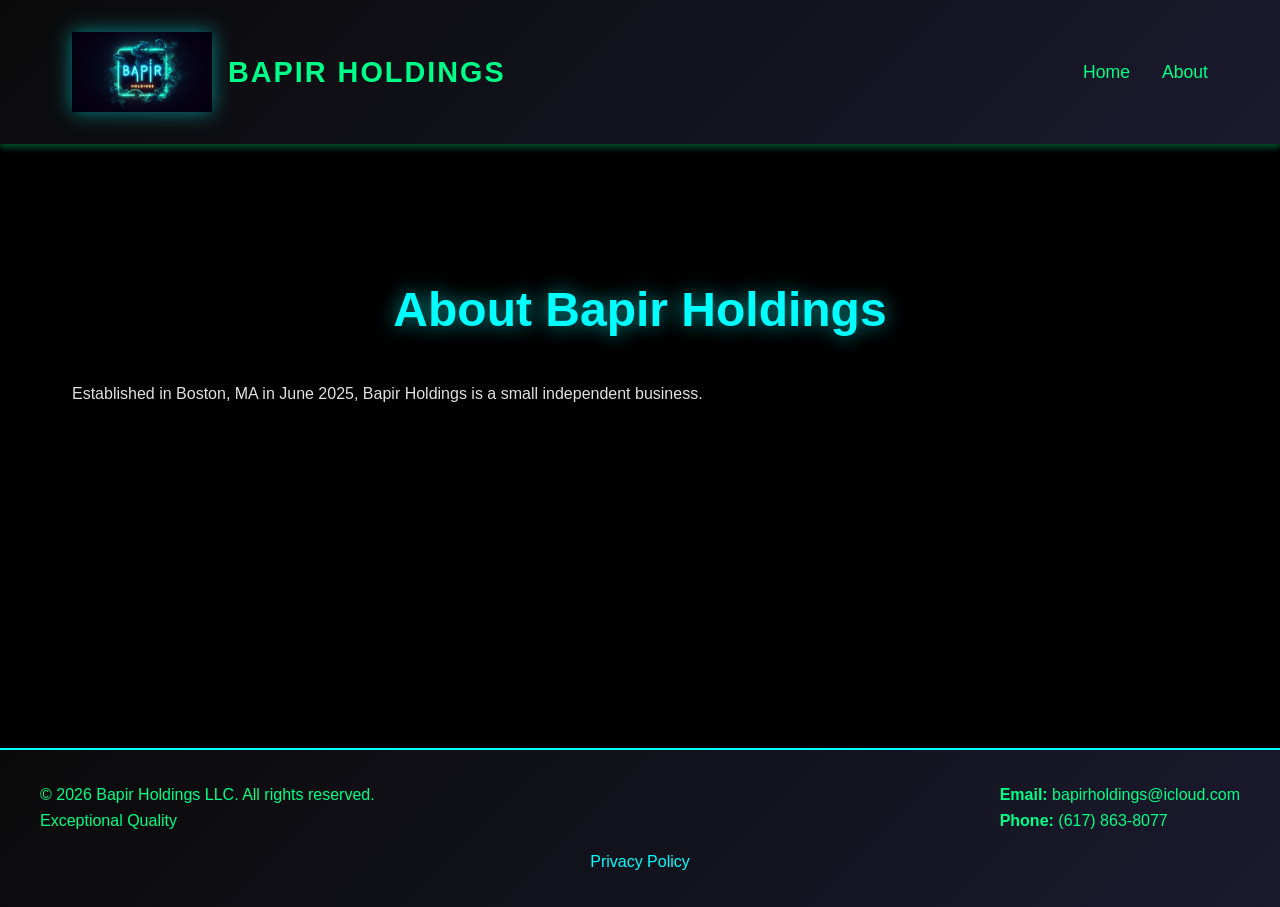
==== about.html @ c9c9d2fd "Add files via upload" ====
<!DOCTYPE html>
<html lang="en">
<head>
    <meta charset="UTF-8">
    <meta name="viewport" content="width=device-width, initial-scale=1.0">
    <title>About - Bapir Holdings</title>
    <link rel="stylesheet" href="styles.css">
</head>
<body>
    <header>
        <nav>
            <a href="index.html" class="logo-container">
                <img src="images/logo3.jpeg" alt="Bapir Holdings Logo" class="logo">
                <span class="logo-text">BAPIR HOLDINGS</span>
            </a>
            <div class="nav-center">
                <ul class="nav-links">
                    <li><a href="index.html">Home</a></li>
                    <li><a href="about.html">About</a></li>
                </ul>
            </div>
        </nav>
    </header>

    <div class="about-page-content">
        <h1>About Bapir Holdings</h1>
        <p>Established in Boston, MA in June 2025, Bapir Holdings is a small independent business.</p>
    </div>

    <footer>
        <div class="footer-content">
            <div class="footer-left">
                <p>&copy; 2026 Bapir Holdings LLC. All rights reserved.</p>
                <p>Exceptional Quality</p>
            </div>
            <div class="footer-right">
                <p><strong>Email:</strong> bapirholdings@icloud.com</p>
                <p><strong>Phone:</strong> (617) 863-8077</p>
            </div>
        </div>
        <div class="footer-center">
            <a href="#" class="privacy-link" onclick="openPrivacyModal(); return false;">Privacy Policy</a>
        </div>
    </footer>

    <div id="privacyModal" class="modal">
        <div class="modal-content">
            <span class="close" onclick="closePrivacyModal()">&times;</span>
            <h2>Privacy Policy</h2>
            <p>Bapir Holdings LLC is firmly committed to the protection and respect of your privacy. Following, we will outline our policy regarding the collection and use of information obtained from our customers, visitors and guests. If you have any questions or concerns regarding our privacy policies, or if you would like to unsubscribe from receiving any communications from Bapir Holdings LLC, please contact us at bapirholdings@icloud.com.</p>
            <p>Maintaining your privacy is a crucial priority at Bapir Holdings LLC. We do not sell, share or rent your information to other parties in any manner other than expressly disclosed in this statement. Please review our Privacy Policy for a clear understanding of the measures we employ to protect you and guard the information you provide to us.</p>
            <h3>Information Collected</h3>
            <p>We collect and store the information you enter on our website, as well as any information you provide to us in any other way. You may choose not to provide certain information, but as a result you may be prohibited from accessing specific attributes of online shopping.</p>
            <h3>Why We Request Your Information</h3>
            <p>Bapir Holdings LLC collects information about customers for the purpose of enhancing site navigation, expediting order placement and providing an overall exceptional online shopping experience. Complete satisfaction and superior customer service from your initial order placement to the product reaching your doorstep are fundamental priorities at Bapir Holdings LLC.</p>
            <h3>How We Request Your Information</h3>
            <p>We prompt you to supply your contact, billing and shipping information as you create an account during the order process. This information is required to complete a purchase and is used to contact you regarding your order. Correct billing, shipping and contact information, such as email and phone number, are necessary for Bapir Holdings LLC to process your order. Transfer of this information is secure and cannot be received or accessed by others.</p>
            <h3>How We Use Information We Request</h3>
            <p>Third parties are utilized to perform services in conjunction with Bapir Holdings LLC operations. Payment processing and authorization, fraud protection, age verification, order fulfillment and shipping, website evaluation, data analysis, as well as the distribution of marketing materials are all examples of third party services used by Bapir Holdings LLC. Personal information provided to third parties by Bapir Holdings LLC is authorized for use only in conjunction with the services third parties perform.</p>
            <h3>California Privacy Act Disclosure</h3>
            <p>The California Consumer Privacy Act of 2018 (CCPA) provides consumers who are California residents with explicit rights regarding their personal information.</p>
            <p><strong>Bapir Holdings LLC does not sell your personal information.</strong></p>
            <p>You have the right to request deletion of the personal information collected or maintained by Bapir Holdings LLC. Deletion of personal information may affect our ability to manage your account. You have the right to request that Bapir Holdings LLC disclose what personal information we collect, use, and disclose.</p>
            <h3>Cookies</h3>
            <p>Our website is committed to a privacy-first experience and does not use cookies of any kind. We do not use tracking, advertising, or preference-based cookies to monitor your behavior or store data on your device. This site is designed to function fully without these technologies, ensuring that your browsing session remains private and that no tracking data is shared with third parties. If this approach ever changes, we will update this statement immediately to ensure total transparency.</p>
            <h3>Security</h3>
            <p>The protection of your privacy and personal information is a major priority at Bapir Holdings LLC. We utilize industry-standard systems and procedures to safeguard against unauthorized access to information collected online and to ensure that it is used appropriately.</p>
            <p>We use Secure Sockets Layer (SSL) software, which encrypts information you provide during transmission. All of your information, including credit card numbers, is encrypted so that it cannot be read during its exchange over the internet. In addition, we recommend protecting unauthorized access to your password and to your computer.</p>
            <h3>Changes to Our Privacy Policy</h3>
            <p>You will be notified via email in the event that our Privacy Policy is modified in a manner that will affect your personally identifiable information.</p>
            <h3>Contact Us</h3>
            <p>If you have any questions about this Privacy Policy, please contact us at:</p>
            <p><strong>Email:</strong> bapirholdings@icloud.com<br>
            <strong>Phone:</strong> (617) 863-8077</p>
        </div>
    </div>

    <script src="script.js"></script>
</body>
</html>
---- styles.css ----
* {
    margin: 0;
    padding: 0;
    box-sizing: border-box;
}

body {
    font-family: 'Myriad Pro', 'Myriad', 'Arial', sans-serif;
    color: #e0e0e0;
    line-height: 1.6;
    background-color: #000000;
}

header {
    background: linear-gradient(135deg, #0a0a0a 0%, #1a1a2e 100%);
    color: #00ff88;
    padding: 2rem 0;
    box-shadow: 0 4px 6px rgba(0,255,136,0.3);
}

nav {
    max-width: 1200px;
    margin: 0 auto;
    display: flex;
    justify-content: space-between;
    align-items: center;
    padding: 0 2rem;
    position: relative;
}

.logo {
    height: 80px;
    width: auto;
    filter: drop-shadow(0 0 10px rgba(0,255,255,0.5));
}

.logo-text {
    font-size: 1.8rem;
    font-weight: bold;
    letter-spacing: 2px;
    color: #00ff88;
    margin-left: 1rem;
}

.logo-container {
    display: flex;
    align-items: center;
    text-decoration: none;
}

.nav-center {
    display: flex;
    align-items: center;
    gap: 2rem;
}

.nav-links {
    display: flex;
    gap: 2rem;
    list-style: none;
}

.nav-links a {
    color: #00ff88;
    text-decoration: none;
    font-size: 1.1rem;
    transition: color 0.3s;
}

.nav-links a:hover {
    color: #ffff00;
}

.hero {
    background: linear-gradient(rgba(0,0,0,0.7), rgba(0,0,0,0.7)), 
                url('data:image/svg+xml,<svg xmlns="http://www.w3.org/2000/svg" viewBox="0 0 1200 600"><rect fill="%23000000" width="1200" height="600"/></svg>');
    background-size: cover;
    background-position: center;
    color: white;
    text-align: center;
    padding: 8rem 2rem;
}

.home-logo-section {
    display: flex;
    justify-content: center;
    align-items: center;
    padding: 6rem 2rem; 
    min-height: calc(100vh - 300px); 
    background-color: #000000; 
}

.home-logo-section img {
    max-width: 70%; 
    width: auto;
    height: auto;
    max-height: 50vh;
}

/* Footer Styles */
footer {
    background: linear-gradient(135deg, #0a0a0a 0%, #1a1a2e 100%);
    color: #00ff88;
    padding: 2rem;
    margin-top: 4rem;
    border-top: 2px solid #00ffff;
}

.footer-content {
    max-width: 1200px;
    margin: 0 auto;
    display: flex;
    justify-content: space-between;
    align-items: flex-start;
    flex-wrap: wrap;
    gap: 2rem;
}

.footer-left p, .footer-right p {
    color: #00ff88;
}

.footer-center {
    width: 100%;
    text-align: center;
    margin-top: 1rem;
}

.privacy-link {
    color: #00ffff;
    text-decoration: none;
    transition: color 0.3s;
    cursor: pointer;
}

.privacy-link:hover {
    color: #ffff00;
    text-decoration: underline;
}

/* Modal Styles */
.modal {
    display: none;
    position: fixed;
    z-index: 1000;
    left: 0;
    top: 0;
    width: 100%;
    height: 100%;
    overflow: auto;
    background-color: rgba(10, 10, 10, 0.9);
}

.modal-content {
    background: linear-gradient(135deg, #1a1a2e 0%, #0f0f1e 100%);
    margin: 5% auto;
    padding: 2rem;
    border: 2px solid #00ffff;
    border-radius: 10px;
    width: 90%;
    max-width: 900px;
    color: #e0e0e0;
}

/* About Page Specific Styles */
.about-page-content {
    max-width: 1200px;
    margin: 0 auto;
    padding: 8rem 2rem 4rem 2rem; 
    min-height: 60vh;
}

.about-page-content h1 {
    color: #00ffff;
    text-shadow: 0 0 20px rgba(0,255,255,0.6);
    font-size: 3rem;
    margin-bottom: 2rem;
    text-align: center;
}

.close {
    color: #ffff00;
    float: right;
    font-size: 2rem;
    font-weight: bold;
    cursor: pointer;
}

/* Mobile Optimization via CSS Media Queries */
@media (max-width: 768px) {
    nav { flex-direction: column; gap: 1rem; }
    .home-logo-section img { max-width: 90%; }
    .footer-content { flex-direction: column; text-align: center; }
    .about-page-content h1 { font-size: 2rem; }
}
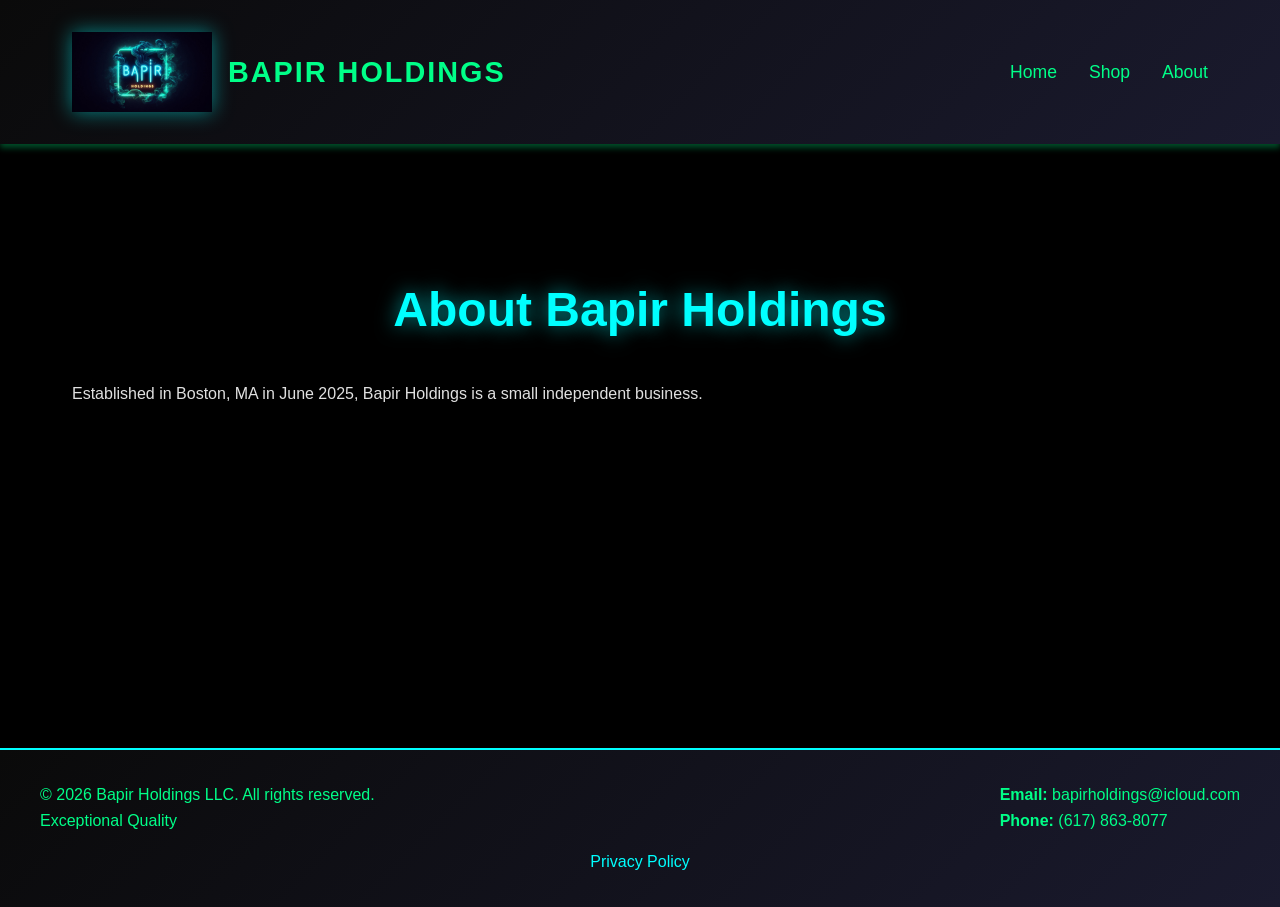
==== commit 1a7a125b: "Add files via upload" ====
--- a/about.html
+++ b/about.html
@@ -9,17 +9,18 @@
 <body>
     <header>
         <nav>
-            <a href="index.html" class="logo-container">
-                <img src="images/logo3.jpeg" alt="Bapir Holdings Logo" class="logo">
-                <span class="logo-text">BAPIR HOLDINGS</span>
-            </a>
-            <div class="nav-center">
-                <ul class="nav-links">
-                    <li><a href="index.html">Home</a></li>
-                    <li><a href="about.html">About</a></li>
-                </ul>
-            </div>
-        </nav>
+    <a href="index.html" class="logo-container">
+        <img src="images/logo3.jpeg" alt="Bapir Holdings Logo" class="logo">
+        <span class="logo-text">BAPIR HOLDINGS</span>
+    </a>
+    <div class="nav-center">
+        <ul class="nav-links">
+            <li><a href="index.html">Home</a></li>
+            <li><a href="shop.html">Shop</a></li> 
+            <li><a href="about.html">About</a></li>
+        </ul>
+    </div>
+</nav>
     </header>
 
     <div class="about-page-content">
--- a/styles.css
+++ b/styles.css
@@ -192,4 +192,166 @@
     .home-logo-section img { max-width: 90%; }
     .footer-content { flex-direction: column; text-align: center; }
     .about-page-content h1 { font-size: 2rem; }
+}
+
+/* --- Shop Page Styles --- */
+.shop-container {
+    max-width: 1200px;
+    margin: 0 auto;
+    padding: 4rem 2rem;
+    min-height: 70vh;
+}
+
+.shop-container h1 {
+    color: #00ffff;
+    text-shadow: 0 0 20px rgba(0,255,255,0.6);
+    font-size: 2.5rem;
+    margin-bottom: 3rem;
+    text-align: center;
+}
+
+.product-grid {
+    display: grid;
+    grid-template-columns: repeat(auto-fit, minmax(300px, 1fr));
+    gap: 2rem;
+}
+
+.product-card {
+    background: linear-gradient(135deg, #1a1a2e 0%, #0f0f1e 100%);
+    border: 1px solid #00ff88;
+    border-radius: 8px;
+    overflow: hidden;
+    transition: transform 0.3s ease, box-shadow 0.3s ease;
+}
+
+.product-card:hover {
+    transform: translateY(-5px);
+    box-shadow: 0 10px 20px rgba(0, 255, 136, 0.2);
+}
+
+.product-image-placeholder {
+    height: 250px;
+    background-color: #000;
+    display: flex;
+    justify-content: center;
+    align-items: center;
+    color: #555;
+    border-bottom: 1px solid #333;
+}
+
+.product-info {
+    padding: 1.5rem;
+    text-align: center;
+}
+
+.product-info h3 {
+    color: #e0e0e0;
+    margin-bottom: 0.5rem;
+}
+
+.price {
+    font-size: 1.2rem;
+    color: #00ffff;
+    margin-bottom: 1rem;
+    font-weight: bold;
+}
+
+.original-price {
+    text-decoration: line-through;
+    color: #777;
+    font-size: 1rem;
+    margin-left: 0.5rem;
+}
+
+.sale-price {
+    color: #ffff00; /* Yellow to highlight the sale */
+}
+
+.btn-add-cart {
+    background-color: transparent;
+    color: #00ff88;
+    border: 2px solid #00ff88;
+    padding: 0.5rem 1.5rem;
+    border-radius: 20px;
+    font-size: 1rem;
+    cursor: pointer;
+    transition: all 0.3s ease;
+    width: 100%;
+}
+
+.btn-add-cart:hover {
+    background-color: #00ff88;
+    color: #000;
+}
+
+.btn-checkout {
+    display: block;
+    background: #00ff88;
+    color: #000;
+    text-align: center;
+    text-decoration: none;
+    padding: 0.8rem;
+    border-radius: 5px;
+    font-weight: bold;
+    text-transform: uppercase;
+    letter-spacing: 1px;
+    transition: all 0.3s ease;
+    margin-top: 1rem;
+    border: 1px solid #00ff88;
+}
+
+.btn-checkout:hover {
+    background: transparent;
+    color: #00ff88;
+    box-shadow: 0 0 15px rgba(0, 255, 136, 0.4);
+}
+
+.product-image {
+    width: 100%;
+    height: 250px;
+    object-fit: cover;
+    border-bottom: 1px solid #1a1a2e;
+}
+
+.sale-item {
+    position: relative;
+    border-color: #ffff00 !important; /* Yellow border for sales */
+}
+
+.sale-badge {
+    position: absolute;
+    top: 10px;
+    right: 10px;
+    background: #ffff00;
+    color: #000;
+    padding: 5px 15px;
+    font-weight: bold;
+    border-radius: 3px;
+    z-index: 10;
+}
+
+.product-image {
+    width: 100%;
+    height: 300px;
+    object-fit: cover;
+    display: block;
+}
+
+/* Specific button styling for Chase Links */
+.btn-checkout {
+    display: block;
+    background-color: #00ff88;
+    color: #000;
+    text-align: center;
+    padding: 12px;
+    text-decoration: none;
+    font-weight: bold;
+    border-radius: 4px;
+    margin-top: 15px;
+    transition: 0.3s;
+}
+
+.btn-checkout:hover {
+    background-color: #00ffff;
+    transform: scale(1.02);
 }
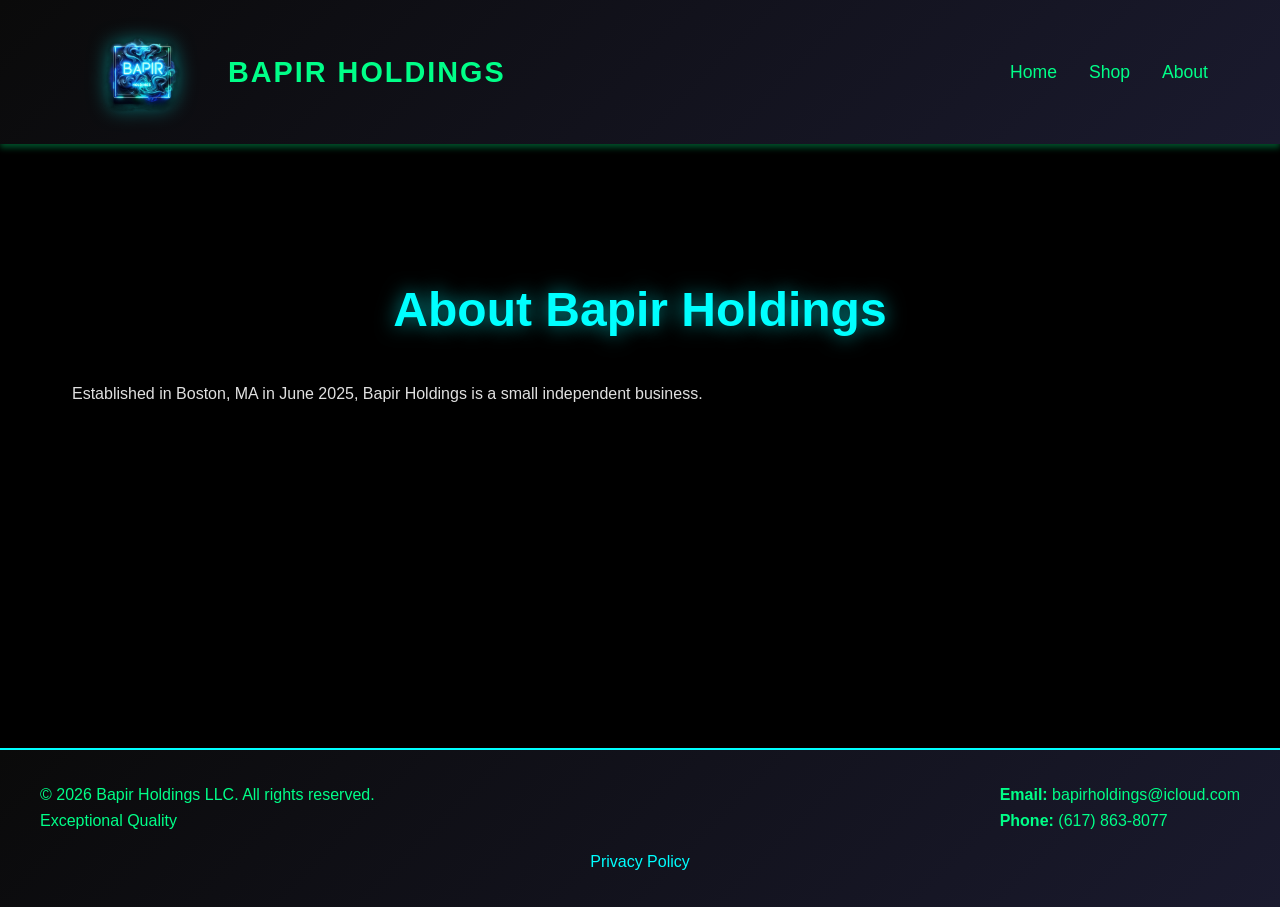
==== commit 4a583d06: "about.html" ====
--- a/about.html
+++ b/about.html
@@ -10,7 +10,7 @@
     <header>
         <nav>
     <a href="index.html" class="logo-container">
-        <img src="images/logo3.jpeg" alt="Bapir Holdings Logo" class="logo">
+        <img src="images/logo5.png" alt="Bapir Holdings Logo" class="logo">
         <span class="logo-text">BAPIR HOLDINGS</span>
     </a>
     <div class="nav-center">
@@ -78,4 +78,4 @@
 
     <script src="script.js"></script>
 </body>
-</html>+</html>
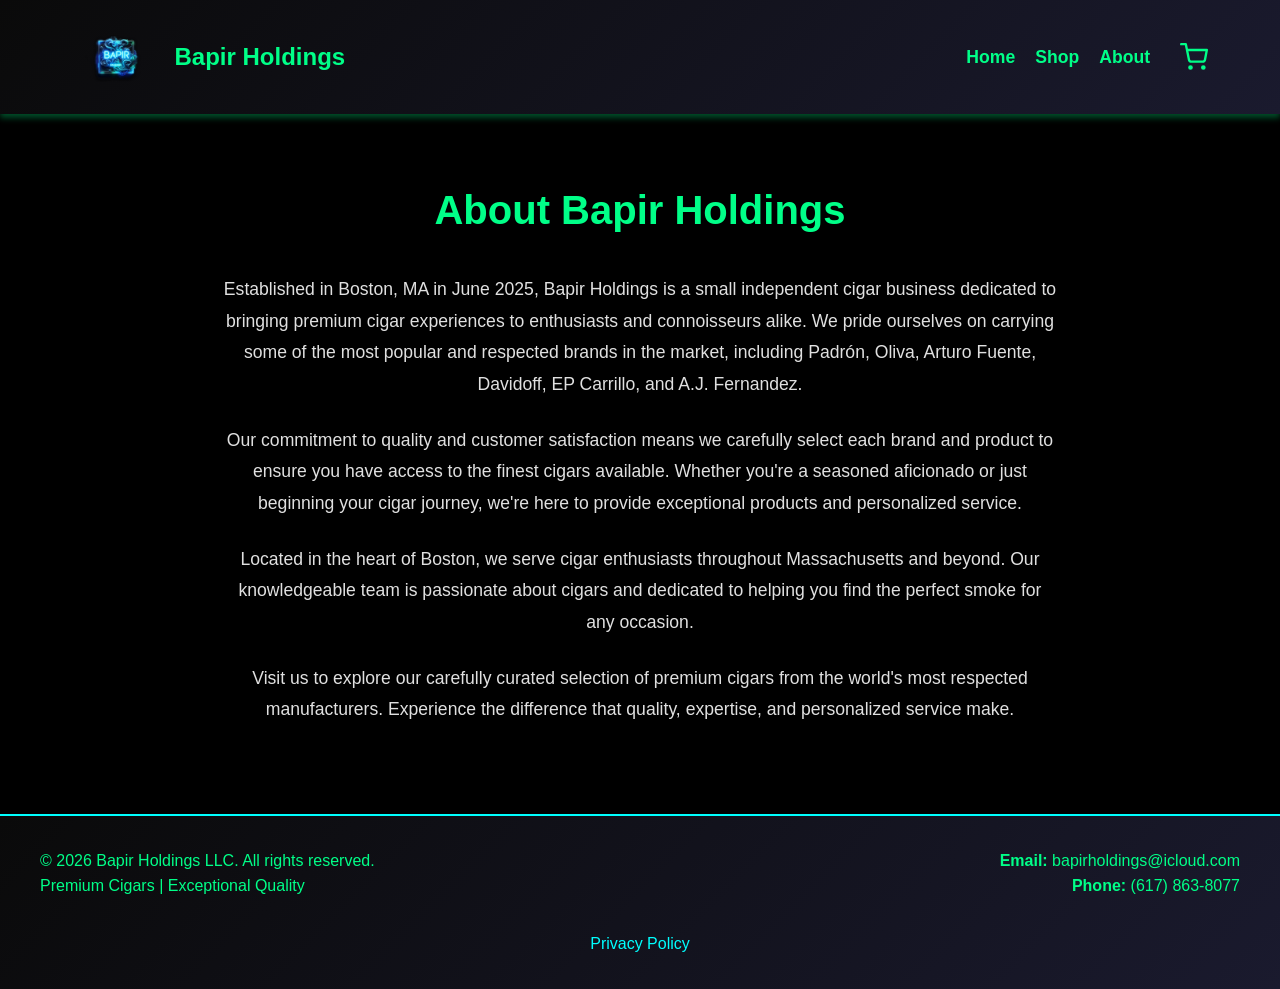
==== commit 71b11c5e: "Add files via upload" ====
--- a/about.html
+++ b/about.html
@@ -3,36 +3,62 @@
 <head>
     <meta charset="UTF-8">
     <meta name="viewport" content="width=device-width, initial-scale=1.0">
-    <title>About - Bapir Holdings</title>
-    <link rel="stylesheet" href="styles.css">
+    <title>About | Bapir Holdings</title>
+    <link rel="stylesheet" href="style.css">
 </head>
 <body>
+
     <header>
-        <nav>
-    <a href="index.html" class="logo-container">
-        <img src="images/logo5.png" alt="Bapir Holdings Logo" class="logo">
-        <span class="logo-text">BAPIR HOLDINGS</span>
-    </a>
-    <div class="nav-center">
-        <ul class="nav-links">
-            <li><a href="index.html">Home</a></li>
-            <li><a href="shop.html">Shop</a></li> 
-            <li><a href="about.html">About</a></li>
-        </ul>
-    </div>
-</nav>
+        <nav style="display: flex; justify-content: space-between; align-items: center; max-width: 1200px; margin: 0 auto; padding: 0 2rem;">
+            
+            <div class="logo">
+                <a href="index.html" style="display: flex; align-items: center; text-decoration: none;">
+                    <img src="logos-and-images/logo5.png" alt="Bapir Holdings Logo" style="height: 50px; width: auto; margin-right: 15px;">
+                    <span style="color: #00ff88; font-size: 1.5rem; font-weight: bold; white-space: nowrap;">Bapir Holdings</span>
+                </a>
+            </div>
+
+            <ul class="nav-links" style="display: flex; align-items: center; list-style: none; gap: 20px;">
+                <li><a href="index.html" style="text-decoration: none; color: #00ff88; font-weight: bold; transition: color 0.3s;">Home</a></li>
+                <li><a href="shop.html" style="text-decoration: none; color: #00ff88; font-weight: bold; transition: color 0.3s;">Shop</a></li>
+                <li><a href="about.html" style="text-decoration: none; color: #00ff88; font-weight: bold; transition: color 0.3s;">About</a></li>
+                
+                <li class="cart-container" style="position: relative; margin-left: 10px;">
+                    <a href="checkout.html" style="display: flex; align-items: center; text-decoration: none;">
+                        <svg width="28" height="28" viewBox="0 0 24 24" fill="none" stroke="#00ff88" stroke-width="2" stroke-linecap="round" stroke-linejoin="round">
+                            <circle cx="9" cy="21" r="1"></circle>
+                            <circle cx="20" cy="21" r="1"></circle>
+                            <path d="M1 1h4l2.68 13.39a2 2 0 0 0 2 1.61h9.72a2 2 0 0 0 2-1.61L23 6H6"></path>
+                        </svg>
+                        <span id="cart-count" class="cart-count" style="position: absolute; top: -8px; right: -12px; background: #ff4444; color: white; border-radius: 50%; padding: 2px 6px; font-size: 0.75rem; font-weight: bold; display: none; align-items: center; justify-content: center;">0</span>
+                    </a>
+                </li>
+            </ul>
+
+            <div class="burger" style="display: none; cursor: pointer;">
+                <div class="line1" style="width: 25px; height: 3px; background-color: #00ff88; margin: 5px; transition: all 0.3s ease;"></div>
+                <div class="line2" style="width: 25px; height: 3px; background-color: #00ff88; margin: 5px; transition: all 0.3s ease;"></div>
+                <div class="line3" style="width: 25px; height: 3px; background-color: #00ff88; margin: 5px; transition: all 0.3s ease;"></div>
+            </div>
+
+        </nav>
     </header>
 
-    <div class="about-page-content">
-        <h1>About Bapir Holdings</h1>
-        <p>Established in Boston, MA in June 2025, Bapir Holdings is a small independent business.</p>
-    </div>
+    <main class="about-page-main">
+        <div class="about-page-content">
+              <h1>About Bapir Holdings</h1>
+            <p>Established in Boston, MA in June 2025, Bapir Holdings is a small independent cigar business dedicated to bringing premium cigar experiences to enthusiasts and connoisseurs alike. We pride ourselves on carrying some of the most popular and respected brands in the market, including Padrón, Oliva, Arturo Fuente, Davidoff, EP Carrillo, and A.J. Fernandez.</p>
+            <p>Our commitment to quality and customer satisfaction means we carefully select each brand and product to ensure you have access to the finest cigars available. Whether you're a seasoned aficionado or just beginning your cigar journey, we're here to provide exceptional products and personalized service.</p>
+            <p>Located in the heart of Boston, we serve cigar enthusiasts throughout Massachusetts and beyond. Our knowledgeable team is passionate about cigars and dedicated to helping you find the perfect smoke for any occasion.</p>
+            <p>Visit us to explore our carefully curated selection of premium cigars from the world's most respected manufacturers. Experience the difference that quality, expertise, and personalized service make.</p>
+        </div>
+    </main>
 
     <footer>
         <div class="footer-content">
             <div class="footer-left">
                 <p>&copy; 2026 Bapir Holdings LLC. All rights reserved.</p>
-                <p>Exceptional Quality</p>
+                <p>Premium Cigars | Exceptional Quality</p>
             </div>
             <div class="footer-right">
                 <p><strong>Email:</strong> bapirholdings@icloud.com</p>
@@ -40,15 +66,15 @@
             </div>
         </div>
         <div class="footer-center">
-            <a href="#" class="privacy-link" onclick="openPrivacyModal(); return false;">Privacy Policy</a>
+            <a href="#" class="privacy-link" onclick="openPrivacyModal(); return true;">Privacy Policy</a>
         </div>
     </footer>
 
     <div id="privacyModal" class="modal">
         <div class="modal-content">
-            <span class="close" onclick="closePrivacyModal()">&times;</span>
-            <h2>Privacy Policy</h2>
-            <p>Bapir Holdings LLC is firmly committed to the protection and respect of your privacy. Following, we will outline our policy regarding the collection and use of information obtained from our customers, visitors and guests. If you have any questions or concerns regarding our privacy policies, or if you would like to unsubscribe from receiving any communications from Bapir Holdings LLC, please contact us at bapirholdings@icloud.com.</p>
+            <span class="close-button" onclick="closePrivacyModal()">&times;</span>
+            <h2 style="color: #00ff88; margin-bottom: 1rem;">Privacy Policy</h2>
+             <p>Bapir Holdings LLC is firmly committed to the protection and respect of your privacy. Following, we will outline our policy regarding the collection and use of information obtained from our customers, visitors and guests. If you have any questions or concerns regarding our privacy policies, or if you would like to unsubscribe from receiving any communications from Bapir Holdings LLC, please contact us at bapirholdings@icloud.com.</p>
             <p>Maintaining your privacy is a crucial priority at Bapir Holdings LLC. We do not sell, share or rent your information to other parties in any manner other than expressly disclosed in this statement. Please review our Privacy Policy for a clear understanding of the measures we employ to protect you and guard the information you provide to us.</p>
             <h3>Information Collected</h3>
             <p>We collect and store the information you enter on our website, as well as any information you provide to us in any other way. You may choose not to provide certain information, but as a result you may be prohibited from accessing specific attributes of online shopping.</p>
@@ -78,4 +104,4 @@
 
     <script src="script.js"></script>
 </body>
-</html>
+</html>
--- a/style.css
+++ b/style.css
@@ -0,0 +1,310 @@
+/* --- Base Styles & Layout Fixes --- */
+* {
+    margin: 0;
+    padding: 0;
+    box-sizing: border-box;
+}
+
+html, body {
+    height: 100%;
+}
+
+body {
+    display: flex;
+    flex-direction: column;
+    min-height: 100vh;
+    font-family: 'Myriad Pro', 'Myriad', 'Arial', sans-serif;
+    color: #e0e0e0;
+    line-height: 1.6;
+    background-color: #000000; 
+}
+
+/* These ensure the footer is always pushed to the bottom */
+main, .hero, .about-page-main {
+    flex: 1; 
+}
+
+/* --- Navigation --- */
+header {
+    background: linear-gradient(135deg, #0a0a0a 0%, #1a1a2e 100%);
+    color: #00ff88;
+    padding: 2rem 0;
+    box-shadow: 0 4px 6px rgba(0,255,136,0.3);
+    position: sticky;
+    top: 0;
+    z-index: 1000;
+}
+
+nav {
+    max-width: 1200px;
+    margin: 0 auto;
+    display: flex;
+    justify-content: space-between;
+    align-items: center;
+    padding: 0 2rem;
+    position: relative;
+}
+
+.nav-links {
+    display: flex;
+    gap: 2rem;
+    list-style: none;
+}
+
+.nav-links a {
+    color: #00ff88;
+    text-decoration: none;
+    font-size: 1.1rem;
+    transition: color 0.3s;
+}
+
+.nav-links a:hover {
+    color: #ffff00;
+}
+
+/* --- Mobile Menu (Burger) --- */
+.burger {
+    display: none;
+    cursor: pointer;
+}
+
+.burger div {
+    width: 25px;
+    height: 3px;
+    background-color: #00ff88;
+    margin: 5px;
+    transition: all 0.3s ease;
+}
+
+@media (max-width: 768px) {
+    .burger { display: block !important; z-index: 5; }
+    
+    .nav-links {
+        position: fixed;
+        right: 0px;
+        height: 92vh;
+        top: 8vh;
+        background-color: #0a0a0a;
+        display: flex;
+        flex-direction: column;
+        align-items: center;
+        width: 100%;
+        transform: translateX(100%);
+        transition: transform 0.5s ease-in;
+        border-left: 2px solid #00ff88;
+        padding-top: 50px;
+        z-index: 4;
+    }
+
+    .nav-links li { opacity: 0; margin: 20px 0; }
+    .nav-active { transform: translateX(0%); }
+    .nav-active li { opacity: 1; transition: opacity 0.5s ease 0.2s; }
+    
+    .toggle .line1 { transform: rotate(-45deg) translate(-5px, 6px); }
+    .toggle .line2 { opacity: 0; }
+    .toggle .line3 { transform: rotate(45deg) translate(-5px, -6px); }
+}
+
+/* --- Homepage / Hero Section --- */
+.hero {
+    display: flex;
+    justify-content: center;
+    align-items: center;
+    padding: 4rem 2rem;
+    background-color: #000;
+}
+
+.hero-img {
+    max-width: 90%;
+    max-height: 60vh;
+    object-fit: contain;
+    border: 2px solid #333; /* Optional: gives the warning label a nice frame */
+}
+
+/* --- About Page Section --- */
+.about-page-content {
+    max-width: 900px;
+    margin: 0 auto;
+    padding: 4rem 2rem;
+    text-align: center;
+}
+
+.about-page-content h1 {
+    color: #00ff88;
+    margin-bottom: 2rem;
+    font-size: 2.5rem;
+}
+
+.about-page-content p {
+    font-size: 1.1rem;
+    margin-bottom: 1.5rem;
+    line-height: 1.8;
+    color: #e0e0e0;
+}
+
+/* --- Quantity Selectors (Walmart Style) --- */
+.quantity-selector {
+    display: flex;
+    align-items: center;
+    justify-content: center;
+    background: #1a1a1a;
+    border: 1px solid #00ff88;
+    border-radius: 25px;
+    padding: 5px;
+    margin: 10px auto;
+    width: fit-content;
+}
+
+.quantity-selector button {
+    background: transparent;
+    border: none;
+    color: #00ff88;
+    font-size: 1.2rem;
+    width: 35px;
+    height: 35px;
+    cursor: pointer;
+    transition: background 0.2s;
+    border-radius: 50%;
+}
+
+.quantity-selector button:hover { background: rgba(0, 255, 136, 0.1); }
+
+.quantity-selector input, .quantity-selector span {
+    width: 40px;
+    text-align: center;
+    background: transparent;
+    border: none;
+    color: white;
+    font-weight: bold;
+    font-size: 1rem;
+    -moz-appearance: textfield; 
+}
+
+.quantity-selector input::-webkit-outer-spin-button,
+.quantity-selector input::-webkit-inner-spin-button {
+    -webkit-appearance: none;
+    margin: 0;
+}
+
+/* --- Checkout Page Layout Refinements --- */
+.cart-item {
+    display: flex;
+    justify-content: space-between;
+    align-items: center;
+    background: rgba(255, 255, 255, 0.05);
+    padding: 15px;
+    border-radius: 8px;
+    border: 1px solid #333;
+    margin-bottom: 15px;
+}
+
+.remove-btn {
+    background: #ff4444;
+    color: white;
+    border: none;
+    padding: 8px 12px;
+    border-radius: 4px;
+    cursor: pointer;
+    font-size: 0.8rem;
+    transition: background 0.2s;
+}
+
+.remove-btn:hover { background: #cc0000; }
+
+@media (max-width: 600px) {
+    .cart-item {
+        flex-direction: column;
+        text-align: center;
+        gap: 15px;
+    }
+    .cart-item-details { flex-direction: column; }
+    .remove-btn { width: 100%; padding: 12px; font-size: 1rem; }
+    #state-input { height: 48px; font-size: 16px; }
+}
+
+/* --- FOOTER STYLES --- */
+footer {
+    background: linear-gradient(135deg, #0a0a0a 0%, #1a1a2e 100%);
+    color: #00ff88;
+    padding: 2rem;
+    margin-top: auto; /* Absolute fail-safe to push it to the bottom */
+    border-top: 2px solid #00ffff;
+    width: 100%;
+}
+
+.footer-content {
+    max-width: 1200px;
+    margin: 0 auto;
+    display: flex;
+    justify-content: space-between;
+    align-items: flex-start;
+    flex-wrap: wrap;
+    gap: 2rem;
+}
+
+.footer-left { text-align: left; }
+.footer-right { text-align: right; }
+.footer-center { width: 100%; text-align: center; margin-top: 1rem; }
+
+.footer-left p, .footer-right p { color: #00ff88; }
+.footer-right p strong { color: #00ff88; font-weight: bold; }
+.footer-right a { color: #00ff88; text-decoration: none; }
+
+.privacy-link {
+    display: inline-block;
+    margin-top: 1rem;
+    color: #00ffff;
+    text-decoration: none;
+    transition: color 0.3s;
+    cursor: pointer;
+}
+
+.privacy-link:hover { color: #ffff00; text-decoration: underline; }
+
+@media (max-width: 768px) {
+    .footer-content { flex-direction: column; text-align: center; }
+    .footer-left, .footer-right { text-align: center; width: 100%; }
+}
+
+/* --- PRIVACY MODAL --- */
+.modal {
+    display: none;
+    position: fixed;
+    z-index: 1000;
+    left: 0;
+    top: 0;
+    width: 100%;
+    height: 100%;
+    overflow: auto;
+    background-color: rgba(0,0,0,0.8);
+}
+
+.modal-content {
+    background: linear-gradient(135deg, #1a1a2e 0%, #0f0f1e 100%);
+    margin: 5% auto;
+    padding: 2rem;
+    border: 2px solid #00ffff;
+    border-radius: 10px;
+    width: 90%;
+    max-width: 900px;
+    max-height: 85vh;
+    overflow-y: auto;
+    color: #e0e0e0;
+    box-shadow: 0 0 30px rgba(0,255,255,0.4);
+}
+
+.modal-content h2 { color: #00ffff; margin-bottom: 1rem; }
+.modal-content h3 { color: #00ff88; margin-top: 1.5rem; margin-bottom: 0.5rem; }
+
+.close-button {
+    color: #ffff00;
+    float: right;
+    font-size: 2rem;
+    font-weight: bold;
+    cursor: pointer;
+    transition: color 0.3s;
+}
+
+.close-button:hover { color: #00ffff; }
+
+.modal-content p { margin-bottom: 1rem; line-height: 1.6; }
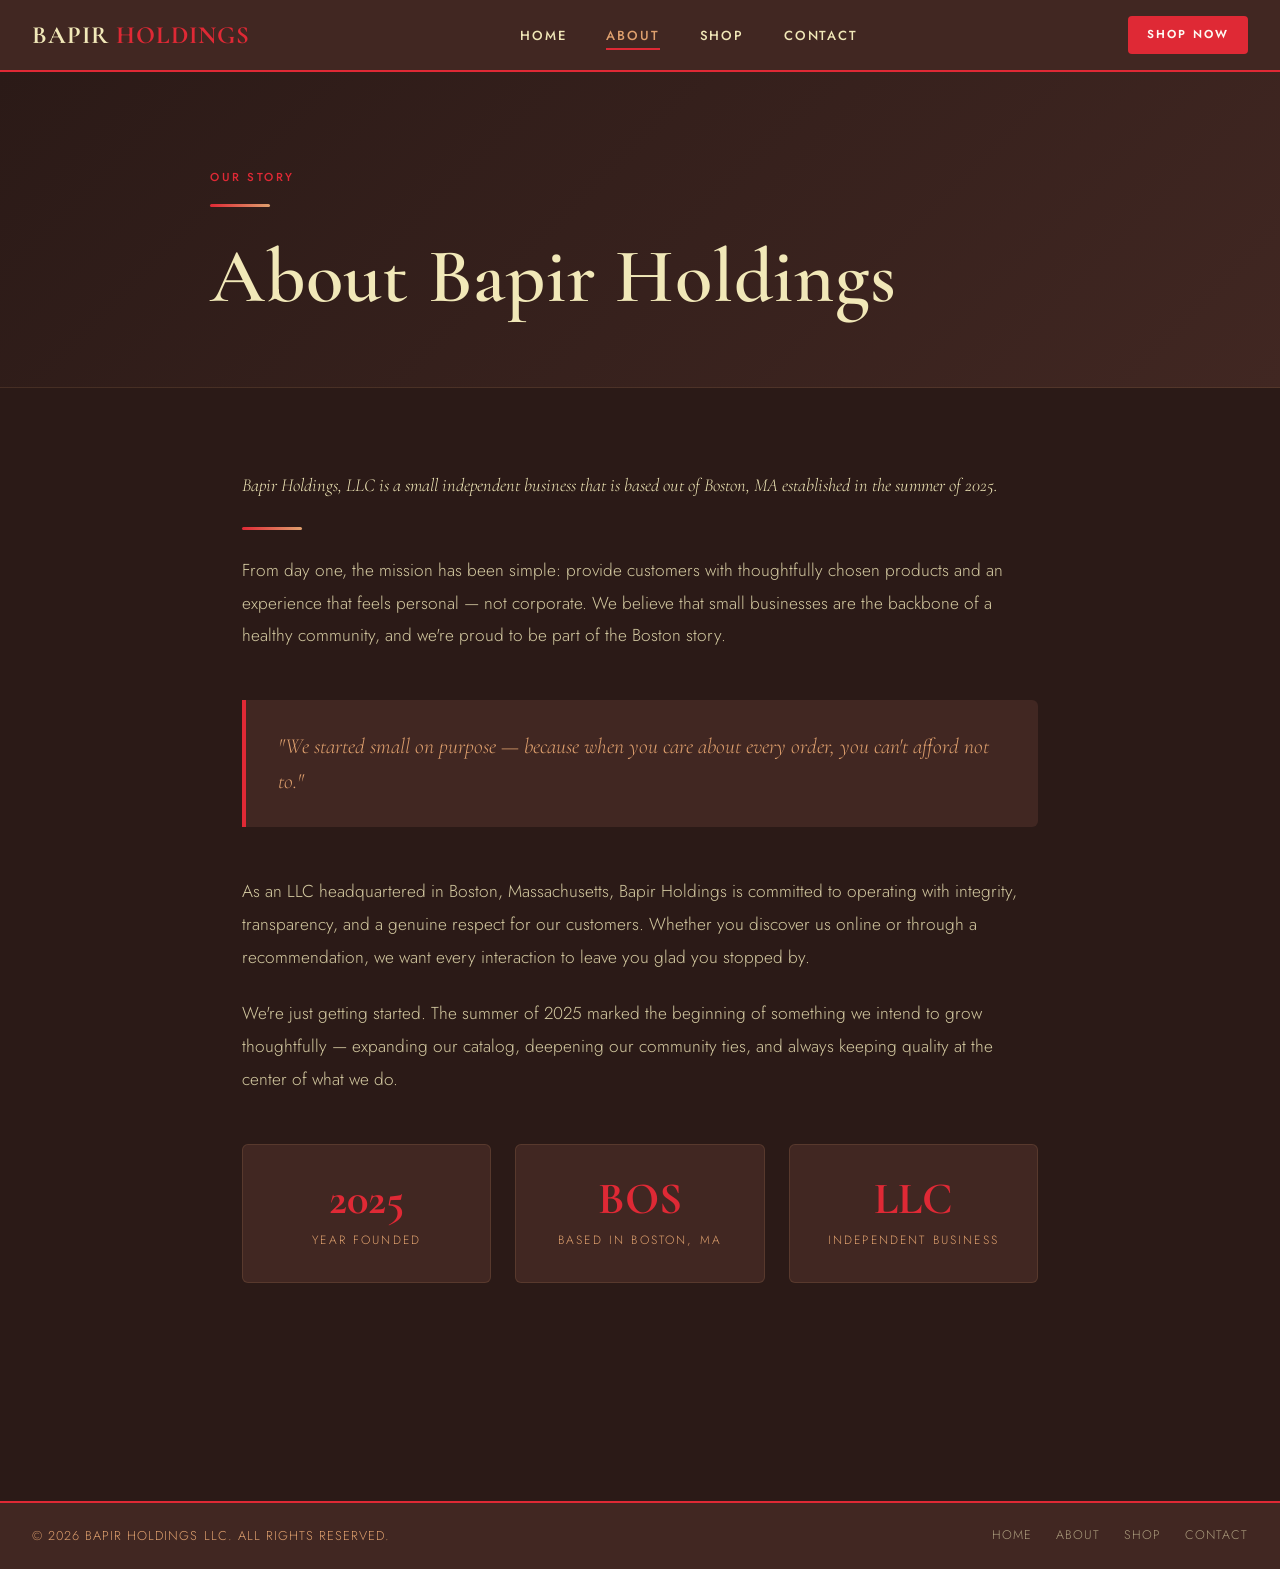
==== commit 1708095e: "Add files via upload" ====
--- a/about.html
+++ b/about.html
@@ -1,107 +1,135 @@
-<!DOCTYPE html>
-<html lang="en">
-<head>
-    <meta charset="UTF-8">
-    <meta name="viewport" content="width=device-width, initial-scale=1.0">
-    <title>About | Bapir Holdings</title>
-    <link rel="stylesheet" href="style.css">
-</head>
-<body>
-
-    <header>
-        <nav style="display: flex; justify-content: space-between; align-items: center; max-width: 1200px; margin: 0 auto; padding: 0 2rem;">
-            
-            <div class="logo">
-                <a href="index.html" style="display: flex; align-items: center; text-decoration: none;">
-                    <img src="logos-and-images/logo5.png" alt="Bapir Holdings Logo" style="height: 50px; width: auto; margin-right: 15px;">
-                    <span style="color: #00ff88; font-size: 1.5rem; font-weight: bold; white-space: nowrap;">Bapir Holdings</span>
-                </a>
-            </div>
-
-            <ul class="nav-links" style="display: flex; align-items: center; list-style: none; gap: 20px;">
-                <li><a href="index.html" style="text-decoration: none; color: #00ff88; font-weight: bold; transition: color 0.3s;">Home</a></li>
-                <li><a href="shop.html" style="text-decoration: none; color: #00ff88; font-weight: bold; transition: color 0.3s;">Shop</a></li>
-                <li><a href="about.html" style="text-decoration: none; color: #00ff88; font-weight: bold; transition: color 0.3s;">About</a></li>
-                
-                <li class="cart-container" style="position: relative; margin-left: 10px;">
-                    <a href="checkout.html" style="display: flex; align-items: center; text-decoration: none;">
-                        <svg width="28" height="28" viewBox="0 0 24 24" fill="none" stroke="#00ff88" stroke-width="2" stroke-linecap="round" stroke-linejoin="round">
-                            <circle cx="9" cy="21" r="1"></circle>
-                            <circle cx="20" cy="21" r="1"></circle>
-                            <path d="M1 1h4l2.68 13.39a2 2 0 0 0 2 1.61h9.72a2 2 0 0 0 2-1.61L23 6H6"></path>
-                        </svg>
-                        <span id="cart-count" class="cart-count" style="position: absolute; top: -8px; right: -12px; background: #ff4444; color: white; border-radius: 50%; padding: 2px 6px; font-size: 0.75rem; font-weight: bold; display: none; align-items: center; justify-content: center;">0</span>
-                    </a>
-                </li>
-            </ul>
-
-            <div class="burger" style="display: none; cursor: pointer;">
-                <div class="line1" style="width: 25px; height: 3px; background-color: #00ff88; margin: 5px; transition: all 0.3s ease;"></div>
-                <div class="line2" style="width: 25px; height: 3px; background-color: #00ff88; margin: 5px; transition: all 0.3s ease;"></div>
-                <div class="line3" style="width: 25px; height: 3px; background-color: #00ff88; margin: 5px; transition: all 0.3s ease;"></div>
-            </div>
-
-        </nav>
-    </header>
-
-    <main class="about-page-main">
-        <div class="about-page-content">
-              <h1>About Bapir Holdings</h1>
-            <p>Established in Boston, MA in June 2025, Bapir Holdings is a small independent cigar business dedicated to bringing premium cigar experiences to enthusiasts and connoisseurs alike. We pride ourselves on carrying some of the most popular and respected brands in the market, including Padrón, Oliva, Arturo Fuente, Davidoff, EP Carrillo, and A.J. Fernandez.</p>
-            <p>Our commitment to quality and customer satisfaction means we carefully select each brand and product to ensure you have access to the finest cigars available. Whether you're a seasoned aficionado or just beginning your cigar journey, we're here to provide exceptional products and personalized service.</p>
-            <p>Located in the heart of Boston, we serve cigar enthusiasts throughout Massachusetts and beyond. Our knowledgeable team is passionate about cigars and dedicated to helping you find the perfect smoke for any occasion.</p>
-            <p>Visit us to explore our carefully curated selection of premium cigars from the world's most respected manufacturers. Experience the difference that quality, expertise, and personalized service make.</p>
-        </div>
-    </main>
-
-    <footer>
-        <div class="footer-content">
-            <div class="footer-left">
-                <p>&copy; 2026 Bapir Holdings LLC. All rights reserved.</p>
-                <p>Premium Cigars | Exceptional Quality</p>
-            </div>
-            <div class="footer-right">
-                <p><strong>Email:</strong> bapirholdings@icloud.com</p>
-                <p><strong>Phone:</strong> (617) 863-8077</p>
-            </div>
-        </div>
-        <div class="footer-center">
-            <a href="#" class="privacy-link" onclick="openPrivacyModal(); return true;">Privacy Policy</a>
-        </div>
-    </footer>
-
-    <div id="privacyModal" class="modal">
-        <div class="modal-content">
-            <span class="close-button" onclick="closePrivacyModal()">&times;</span>
-            <h2 style="color: #00ff88; margin-bottom: 1rem;">Privacy Policy</h2>
-             <p>Bapir Holdings LLC is firmly committed to the protection and respect of your privacy. Following, we will outline our policy regarding the collection and use of information obtained from our customers, visitors and guests. If you have any questions or concerns regarding our privacy policies, or if you would like to unsubscribe from receiving any communications from Bapir Holdings LLC, please contact us at bapirholdings@icloud.com.</p>
-            <p>Maintaining your privacy is a crucial priority at Bapir Holdings LLC. We do not sell, share or rent your information to other parties in any manner other than expressly disclosed in this statement. Please review our Privacy Policy for a clear understanding of the measures we employ to protect you and guard the information you provide to us.</p>
-            <h3>Information Collected</h3>
-            <p>We collect and store the information you enter on our website, as well as any information you provide to us in any other way. You may choose not to provide certain information, but as a result you may be prohibited from accessing specific attributes of online shopping.</p>
-            <h3>Why We Request Your Information</h3>
-            <p>Bapir Holdings LLC collects information about customers for the purpose of enhancing site navigation, expediting order placement and providing an overall exceptional online shopping experience. Complete satisfaction and superior customer service from your initial order placement to the product reaching your doorstep are fundamental priorities at Bapir Holdings LLC.</p>
-            <h3>How We Request Your Information</h3>
-            <p>We prompt you to supply your contact, billing and shipping information as you create an account during the order process. This information is required to complete a purchase and is used to contact you regarding your order. Correct billing, shipping and contact information, such as email and phone number, are necessary for Bapir Holdings LLC to process your order. Transfer of this information is secure and cannot be received or accessed by others.</p>
-            <h3>How We Use Information We Request</h3>
-            <p>Third parties are utilized to perform services in conjunction with Bapir Holdings LLC operations. Payment processing and authorization, fraud protection, age verification, order fulfillment and shipping, website evaluation, data analysis, as well as the distribution of marketing materials are all examples of third party services used by Bapir Holdings LLC. Personal information provided to third parties by Bapir Holdings LLC is authorized for use only in conjunction with the services third parties perform.</p>
-            <h3>California Privacy Act Disclosure</h3>
-            <p>The California Consumer Privacy Act of 2018 (CCPA) provides consumers who are California residents with explicit rights regarding their personal information.</p>
-            <p><strong>Bapir Holdings LLC does not sell your personal information.</strong></p>
-            <p>You have the right to request deletion of the personal information collected or maintained by Bapir Holdings LLC. Deletion of personal information may affect our ability to manage your account. You have the right to request that Bapir Holdings LLC disclose what personal information we collect, use, and disclose.</p>
-            <h3>Cookies</h3>
-            <p>Our website is committed to a privacy-first experience and does not use cookies of any kind. We do not use tracking, advertising, or preference-based cookies to monitor your behavior or store data on your device. This site is designed to function fully without these technologies, ensuring that your browsing session remains private and that no tracking data is shared with third parties. If this approach ever changes, we will update this statement immediately to ensure total transparency.</p>
-            <h3>Security</h3>
-            <p>The protection of your privacy and personal information is a major priority at Bapir Holdings LLC. We utilize industry-standard systems and procedures to safeguard against unauthorized access to information collected online and to ensure that it is used appropriately.</p>
-            <p>We use Secure Sockets Layer (SSL) software, which encrypts information you provide during transmission. All of your information, including credit card numbers, is encrypted so that it cannot be read during its exchange over the internet. In addition, we recommend protecting unauthorized access to your password and to your computer.</p>
-            <h3>Changes to Our Privacy Policy</h3>
-            <p>You will be notified via email in the event that our Privacy Policy is modified in a manner that will affect your personally identifiable information.</p>
-            <h3>Contact Us</h3>
-            <p>If you have any questions about this Privacy Policy, please contact us at:</p>
-            <p><strong>Email:</strong> bapirholdings@icloud.com<br>
-            <strong>Phone:</strong> (617) 863-8077</p>
-        </div>
-    </div>
-
-    <script src="script.js"></script>
-</body>
-</html>+<!DOCTYPE html>
+<html lang="en">
+<head>
+  <meta charset="UTF-8" />
+  <meta name="viewport" content="width=device-width, initial-scale=1.0" />
+  <meta name="description" content="About Bapir Holdings — A small independent business based in Boston, MA." />
+  <title>About — Bapir Holdings</title>
+  <link rel="stylesheet" href="styles.css" />
+</head>
+<body>
+
+  <!-- ══════════ HEADER ══════════ -->
+  <header class="site-header">
+    <div class="nav-inner">
+      <a href="index.html" class="nav-logo">Bapir <span>Holdings</span></a>
+
+      <nav aria-label="Primary navigation">
+        <ul class="nav-links">
+          <li><a href="index.html">Home</a></li>
+          <li><a href="about.html">About</a></li>
+          <li><a href="shop.html">Shop</a></li>
+          <li><a href="contact.html">Contact</a></li>
+        </ul>
+      </nav>
+
+      <div class="nav-cart-area">
+        <a href="shop.html" class="btn btn-primary" style="padding:0.55rem 1.2rem;font-size:0.72rem;">Shop Now</a>
+      </div>
+
+      <button class="hamburger" id="hamburger" aria-label="Toggle menu" aria-expanded="false">
+        <span></span><span></span><span></span>
+      </button>
+    </div>
+  </header>
+
+  <!-- Mobile Nav -->
+  <nav class="mobile-nav" id="mobile-nav" aria-label="Mobile navigation">
+    <a href="index.html">Home</a>
+    <a href="about.html">About</a>
+    <a href="shop.html">Shop</a>
+    <a href="contact.html">Contact</a>
+  </nav>
+
+  <!-- ══════════ MAIN ══════════ -->
+  <main>
+
+    <!-- Page Hero -->
+    <section class="page-hero">
+      <div class="page-hero-inner fade-in">
+        <p class="section-label">Our Story</p>
+        <div class="divider"></div>
+        <h1 style="color:var(--custard);">About Bapir Holdings</h1>
+      </div>
+    </section>
+
+    <!-- About Content -->
+    <article>
+      <div class="about-content">
+
+        <p class="fade-in" style="font-size:1.15rem; color:var(--custard); font-family:var(--font-display); font-style:italic; font-weight:300;">
+          Bapir Holdings, LLC is a small independent business that is based out of
+          Boston, MA established in the summer of 2025.
+        </p>
+
+        <div class="divider fade-in"></div>
+
+        <p class="fade-in">
+          From day one, the mission has been simple: provide customers with
+          thoughtfully chosen products and an experience that feels personal — not
+          corporate. We believe that small businesses are the backbone of a healthy
+          community, and we're proud to be part of the Boston story.
+        </p>
+
+        <blockquote class="about-highlight fade-in">
+          "We started small on purpose — because when you care about every order,
+          you can't afford not to."
+        </blockquote>
+
+        <p class="fade-in">
+          As an LLC headquartered in Boston, Massachusetts, Bapir Holdings is
+          committed to operating with integrity, transparency, and a genuine respect
+          for our customers. Whether you discover us online or through a
+          recommendation, we want every interaction to leave you glad you stopped by.
+        </p>
+
+        <p class="fade-in">
+          We're just getting started. The summer of 2025 marked the beginning of
+          something we intend to grow thoughtfully — expanding our catalog,
+          deepening our community ties, and always keeping quality at the center
+          of what we do.
+        </p>
+
+        <!-- Stats -->
+        <div class="about-stats">
+          <div class="stat-block fade-in">
+            <div class="stat-num">2025</div>
+            <div class="stat-label">Year Founded</div>
+          </div>
+          <div class="stat-block fade-in">
+            <div class="stat-num">BOS</div>
+            <div class="stat-label">Based in Boston, MA</div>
+          </div>
+          <div class="stat-block fade-in">
+            <div class="stat-num">LLC</div>
+            <div class="stat-label">Independent Business</div>
+          </div>
+        </div>
+
+        <p class="fade-in">
+          Have questions or just want to say hello? We'd love to hear from you.
+          Head over to our <a href="contact.html" style="color:var(--bronze); border-bottom:1px solid var(--bronze);">Contact page</a>
+          and reach out any time.
+        </p>
+
+      </div>
+    </article>
+
+  </main>
+
+  <!-- ══════════ FOOTER ══════════ -->
+  <footer class="site-footer">
+    <div class="footer-inner">
+      <p class="footer-copy">© 2026 Bapir Holdings LLC. All rights reserved.</p>
+      <nav class="footer-links" aria-label="Footer navigation">
+        <a href="index.html">Home</a>
+        <a href="about.html">About</a>
+        <a href="shop.html">Shop</a>
+        <a href="contact.html">Contact</a>
+      </nav>
+    </div>
+  </footer>
+
+  <script src="script.js"></script>
+</body>
+</html>
--- a/styles.css
+++ b/styles.css
@@ -0,0 +1,834 @@
+/* ============================================
+   BAPIR HOLDINGS — Global Stylesheet
+   Palette:
+     Scarlet Rush    #DF2935
+     Light Bronze    #DFA06E
+     Vanilla Custard #F1E8B8
+     Dark Coffee     #412722
+   ============================================ */
+
+@import url('https://fonts.googleapis.com/css2?family=Cormorant+Garamond:ital,wght@0,300;0,400;0,600;0,700;1,300;1,400&family=Jost:wght@300;400;500;600&display=swap');
+
+/* ── CSS Variables ── */
+:root {
+  --scarlet:   #DF2935;
+  --bronze:    #DFA06E;
+  --custard:   #F1E8B8;
+  --coffee:    #412722;
+  --coffee-dk: #2b1a17;
+  --coffee-lt: #5c3a30;
+  --white:     #fdfaf3;
+  --font-display: 'Cormorant Garamond', Georgia, serif;
+  --font-body:    'Jost', sans-serif;
+  --nav-h: 72px;
+  --transition: 0.3s ease;
+  --radius: 4px;
+  --shadow: 0 4px 24px rgba(65, 39, 34, 0.18);
+}
+
+/* ── Reset & Base ── */
+*, *::before, *::after { box-sizing: border-box; margin: 0; padding: 0; }
+
+html { scroll-behavior: smooth; font-size: 16px; }
+
+body {
+  background-color: var(--coffee-dk);
+  color: var(--custard);
+  font-family: var(--font-body);
+  font-weight: 300;
+  line-height: 1.7;
+  min-height: 100vh;
+  display: flex;
+  flex-direction: column;
+}
+
+main { flex: 1; }
+
+a { color: inherit; text-decoration: none; }
+img { display: block; max-width: 100%; }
+ul { list-style: none; }
+
+/* ── Typography ── */
+h1, h2, h3, h4 {
+  font-family: var(--font-display);
+  font-weight: 600;
+  line-height: 1.2;
+  letter-spacing: 0.01em;
+}
+h1 { font-size: clamp(2.4rem, 6vw, 5rem); }
+h2 { font-size: clamp(1.8rem, 4vw, 3rem); }
+h3 { font-size: clamp(1.3rem, 2.5vw, 1.8rem); }
+
+p { font-size: 1rem; }
+
+/* ── HEADER / NAV ── */
+.site-header {
+  position: sticky;
+  top: 0;
+  z-index: 1000;
+  height: var(--nav-h);
+  background: var(--coffee);
+  border-bottom: 2px solid var(--scarlet);
+  display: flex;
+  align-items: center;
+}
+
+.nav-inner {
+  width: 100%;
+  max-width: 1280px;
+  margin: 0 auto;
+  padding: 0 2rem;
+  display: flex;
+  align-items: center;
+  justify-content: space-between;
+  gap: 1rem;
+}
+
+.nav-logo {
+  font-family: var(--font-display);
+  font-size: 1.55rem;
+  font-weight: 700;
+  letter-spacing: 0.04em;
+  color: var(--custard);
+  white-space: nowrap;
+  text-transform: uppercase;
+}
+
+.nav-logo span {
+  color: var(--scarlet);
+}
+
+.nav-links {
+  display: flex;
+  align-items: center;
+  gap: 2.5rem;
+}
+
+.nav-links a {
+  font-family: var(--font-body);
+  font-weight: 500;
+  font-size: 0.82rem;
+  letter-spacing: 0.14em;
+  text-transform: uppercase;
+  color: var(--custard);
+  padding-bottom: 3px;
+  border-bottom: 2px solid transparent;
+  transition: color var(--transition), border-color var(--transition);
+}
+
+.nav-links a:hover,
+.nav-links a.active {
+  color: var(--bronze);
+  border-bottom-color: var(--scarlet);
+}
+
+.nav-cart-area {
+  display: flex;
+  align-items: center;
+  gap: 1rem;
+}
+
+/* PayPal cart button wrapper in nav */
+.nav-cart-area paypal-cart-button,
+.nav-cart-area .paypal-cart-stub {
+  display: inline-flex;
+  align-items: center;
+}
+
+/* Hamburger */
+.hamburger {
+  display: none;
+  background: none;
+  border: none;
+  cursor: pointer;
+  padding: 0.25rem;
+  flex-direction: column;
+  gap: 5px;
+}
+
+.hamburger span {
+  display: block;
+  width: 26px;
+  height: 2px;
+  background: var(--custard);
+  border-radius: 2px;
+  transition: transform var(--transition), opacity var(--transition);
+}
+
+.hamburger.open span:nth-child(1) { transform: translateY(7px) rotate(45deg); }
+.hamburger.open span:nth-child(2) { opacity: 0; }
+.hamburger.open span:nth-child(3) { transform: translateY(-7px) rotate(-45deg); }
+
+/* Mobile nav overlay */
+.mobile-nav {
+  display: none;
+  position: fixed;
+  top: var(--nav-h);
+  left: 0; right: 0; bottom: 0;
+  background: rgba(43, 26, 23, 0.98);
+  z-index: 999;
+  flex-direction: column;
+  align-items: center;
+  justify-content: center;
+  gap: 2.5rem;
+  opacity: 0;
+  pointer-events: none;
+  transition: opacity 0.3s ease;
+}
+
+.mobile-nav.open {
+  display: flex;
+  opacity: 1;
+  pointer-events: all;
+}
+
+.mobile-nav a {
+  font-family: var(--font-display);
+  font-size: 2.2rem;
+  font-weight: 600;
+  color: var(--custard);
+  letter-spacing: 0.04em;
+  transition: color var(--transition);
+}
+
+.mobile-nav a:hover { color: var(--bronze); }
+
+/* ── FOOTER ── */
+.site-footer {
+  background: var(--coffee);
+  border-top: 2px solid var(--scarlet);
+  padding: 1.4rem 2rem;
+}
+
+.footer-inner {
+  max-width: 1280px;
+  margin: 0 auto;
+  display: flex;
+  align-items: center;
+  justify-content: space-between;
+  flex-wrap: wrap;
+  gap: 0.75rem;
+}
+
+.footer-copy {
+  font-size: 0.8rem;
+  letter-spacing: 0.08em;
+  color: var(--bronze);
+  text-transform: uppercase;
+}
+
+.footer-links {
+  display: flex;
+  gap: 1.5rem;
+}
+
+.footer-links a {
+  font-size: 0.78rem;
+  letter-spacing: 0.08em;
+  text-transform: uppercase;
+  color: var(--custard);
+  opacity: 0.6;
+  transition: opacity var(--transition);
+}
+
+.footer-links a:hover { opacity: 1; color: var(--bronze); }
+
+/* ── UTILITY ── */
+.container {
+  max-width: 1280px;
+  margin: 0 auto;
+  padding: 0 2rem;
+}
+
+.section-label {
+  font-size: 0.72rem;
+  letter-spacing: 0.22em;
+  text-transform: uppercase;
+  color: var(--scarlet);
+  font-family: var(--font-body);
+  font-weight: 500;
+}
+
+.divider {
+  width: 60px;
+  height: 3px;
+  background: linear-gradient(90deg, var(--scarlet), var(--bronze));
+  margin: 1rem 0 1.5rem;
+  border-radius: 2px;
+}
+
+.btn {
+  display: inline-block;
+  font-family: var(--font-body);
+  font-size: 0.78rem;
+  font-weight: 600;
+  letter-spacing: 0.18em;
+  text-transform: uppercase;
+  padding: 0.9rem 2.2rem;
+  border-radius: var(--radius);
+  cursor: pointer;
+  transition: all var(--transition);
+  border: none;
+}
+
+.btn-primary {
+  background: var(--scarlet);
+  color: var(--white);
+}
+.btn-primary:hover {
+  background: #c42330;
+  transform: translateY(-2px);
+  box-shadow: 0 6px 20px rgba(223, 41, 53, 0.35);
+}
+
+.btn-outline {
+  background: transparent;
+  color: var(--custard);
+  border: 1.5px solid var(--bronze);
+}
+.btn-outline:hover {
+  background: var(--bronze);
+  color: var(--coffee);
+  transform: translateY(-2px);
+}
+
+/* ── HERO (index.html) ── */
+.hero {
+  position: relative;
+  min-height: calc(90vh - var(--nav-h));
+  display: flex;
+  align-items: center;
+  overflow: hidden;
+  background: var(--coffee-dk);
+}
+
+.hero-bg {
+  position: absolute;
+  inset: 0;
+  background:
+    radial-gradient(ellipse 70% 80% at 80% 50%, rgba(223,160,110,0.08) 0%, transparent 60%),
+    radial-gradient(ellipse 60% 50% at 20% 80%, rgba(223,41,53,0.07) 0%, transparent 55%);
+}
+
+.hero-grid-overlay {
+  position: absolute;
+  inset: 0;
+  background-image:
+    linear-gradient(rgba(223,160,110,0.04) 1px, transparent 1px),
+    linear-gradient(90deg, rgba(223,160,110,0.04) 1px, transparent 1px);
+  background-size: 48px 48px;
+}
+
+.hero-content {
+  position: relative;
+  z-index: 2;
+  max-width: 1280px;
+  margin: 0 auto;
+  padding: 5rem 2rem;
+  display: grid;
+  grid-template-columns: 1fr 1fr;
+  align-items: center;
+  gap: 4rem;
+}
+
+.hero-text { }
+
+.hero-text h1 {
+  color: var(--custard);
+  margin: 1rem 0 1.5rem;
+  font-weight: 300;
+  font-style: italic;
+}
+
+.hero-text h1 strong {
+  font-weight: 700;
+  font-style: normal;
+  color: var(--bronze);
+  display: block;
+}
+
+.hero-text p {
+  color: rgba(241,232,184,0.75);
+  font-size: 1.05rem;
+  max-width: 460px;
+  margin-bottom: 2.5rem;
+}
+
+.hero-actions {
+  display: flex;
+  gap: 1rem;
+  flex-wrap: wrap;
+}
+
+.hero-visual {
+  display: flex;
+  justify-content: center;
+  align-items: center;
+}
+
+.hero-emblem {
+  width: 340px;
+  height: 340px;
+  border-radius: 50%;
+  border: 2px solid rgba(223,160,110,0.3);
+  display: flex;
+  align-items: center;
+  justify-content: center;
+  position: relative;
+  animation: slowSpin 30s linear infinite;
+}
+
+.hero-emblem::before {
+  content: '';
+  position: absolute;
+  inset: 16px;
+  border-radius: 50%;
+  border: 1px solid rgba(223,41,53,0.25);
+}
+
+.hero-emblem-inner {
+  font-family: var(--font-display);
+  font-size: 1.4rem;
+  font-weight: 700;
+  color: var(--custard);
+  text-align: center;
+  letter-spacing: 0.12em;
+  animation: slowSpin 30s linear infinite reverse;
+}
+
+.hero-emblem-inner span {
+  display: block;
+  font-size: 0.7rem;
+  letter-spacing: 0.3em;
+  color: var(--bronze);
+  font-family: var(--font-body);
+  font-weight: 500;
+  text-transform: uppercase;
+  margin-top: 0.25rem;
+}
+
+@keyframes slowSpin {
+  from { transform: rotate(0deg); }
+  to   { transform: rotate(360deg); }
+}
+
+/* ── FEATURES (index.html) ── */
+.features {
+  padding: 6rem 2rem;
+}
+
+.features-inner {
+  max-width: 1280px;
+  margin: 0 auto;
+}
+
+.features-header {
+  text-align: center;
+  margin-bottom: 3.5rem;
+}
+
+.features-grid {
+  display: grid;
+  grid-template-columns: repeat(3, 1fr);
+  gap: 2rem;
+}
+
+.feature-card {
+  background: var(--coffee);
+  border: 1px solid rgba(223,160,110,0.15);
+  border-radius: 6px;
+  padding: 2.5rem 2rem;
+  transition: transform var(--transition), border-color var(--transition);
+  position: relative;
+  overflow: hidden;
+}
+
+.feature-card::after {
+  content: '';
+  position: absolute;
+  bottom: 0; left: 0; right: 0;
+  height: 3px;
+  background: linear-gradient(90deg, var(--scarlet), var(--bronze));
+  transform: scaleX(0);
+  transform-origin: left;
+  transition: transform var(--transition);
+}
+
+.feature-card:hover { transform: translateY(-4px); border-color: rgba(223,160,110,0.4); }
+.feature-card:hover::after { transform: scaleX(1); }
+
+.feature-icon {
+  font-size: 2.2rem;
+  margin-bottom: 1.2rem;
+}
+
+.feature-card h3 {
+  font-size: 1.25rem;
+  color: var(--bronze);
+  margin-bottom: 0.6rem;
+}
+
+.feature-card p {
+  font-size: 0.92rem;
+  color: rgba(241,232,184,0.7);
+}
+
+/* ── CTA STRIP (index.html) ── */
+.cta-strip {
+  background: var(--scarlet);
+  padding: 4rem 2rem;
+  text-align: center;
+}
+
+.cta-strip h2 {
+  color: var(--white);
+  margin-bottom: 0.75rem;
+}
+
+.cta-strip p {
+  color: rgba(253,250,243,0.8);
+  margin-bottom: 2rem;
+  font-size: 1.05rem;
+}
+
+.btn-white {
+  background: var(--white);
+  color: var(--scarlet);
+  font-size: 0.78rem;
+  font-weight: 700;
+  letter-spacing: 0.18em;
+  text-transform: uppercase;
+  padding: 0.9rem 2.2rem;
+  border-radius: var(--radius);
+  border: none;
+  cursor: pointer;
+  transition: all var(--transition);
+  display: inline-block;
+}
+
+.btn-white:hover {
+  background: var(--custard);
+  transform: translateY(-2px);
+  box-shadow: 0 6px 20px rgba(0,0,0,0.2);
+}
+
+/* ── ABOUT PAGE ── */
+.page-hero {
+  padding: 6rem 2rem 4rem;
+  background: linear-gradient(135deg, var(--coffee-dk) 0%, var(--coffee) 100%);
+  border-bottom: 1px solid rgba(223,160,110,0.15);
+}
+
+.page-hero-inner {
+  max-width: 860px;
+  margin: 0 auto;
+}
+
+.about-content {
+  max-width: 860px;
+  margin: 0 auto;
+  padding: 5rem 2rem;
+}
+
+.about-content p {
+  font-size: 1.08rem;
+  color: rgba(241,232,184,0.85);
+  line-height: 1.9;
+  margin-bottom: 1.5rem;
+}
+
+.about-highlight {
+  background: var(--coffee);
+  border-left: 4px solid var(--scarlet);
+  padding: 1.8rem 2rem;
+  border-radius: 0 6px 6px 0;
+  margin: 3rem 0;
+  font-family: var(--font-display);
+  font-size: 1.35rem;
+  font-style: italic;
+  color: var(--bronze);
+  line-height: 1.6;
+}
+
+.about-stats {
+  display: grid;
+  grid-template-columns: repeat(3, 1fr);
+  gap: 1.5rem;
+  margin: 3rem 0;
+}
+
+.stat-block {
+  text-align: center;
+  padding: 2rem 1rem;
+  background: var(--coffee);
+  border-radius: 6px;
+  border: 1px solid rgba(223,160,110,0.15);
+}
+
+.stat-num {
+  font-family: var(--font-display);
+  font-size: 2.8rem;
+  font-weight: 700;
+  color: var(--scarlet);
+  line-height: 1;
+  margin-bottom: 0.5rem;
+}
+
+.stat-label {
+  font-size: 0.75rem;
+  letter-spacing: 0.18em;
+  text-transform: uppercase;
+  color: var(--bronze);
+}
+
+/* ── SHOP PAGE ── */
+.shop-header {
+  padding: 5rem 2rem 3rem;
+  text-align: center;
+}
+
+.shop-grid {
+  display: grid;
+  grid-template-columns: repeat(3, 1fr);
+  gap: 2rem;
+  max-width: 1280px;
+  margin: 0 auto;
+  padding: 0 2rem 6rem;
+}
+
+.product-card {
+  background: var(--coffee);
+  border: 1px solid rgba(223,160,110,0.15);
+  border-radius: 8px;
+  overflow: hidden;
+  display: flex;
+  flex-direction: column;
+  transition: transform var(--transition), box-shadow var(--transition);
+}
+
+.product-card:hover {
+  transform: translateY(-6px);
+  box-shadow: 0 16px 40px rgba(0,0,0,0.3);
+}
+
+.product-image {
+  height: 220px;
+  background: linear-gradient(135deg, var(--coffee-lt) 0%, var(--coffee-dk) 100%);
+  display: flex;
+  align-items: center;
+  justify-content: center;
+  position: relative;
+  overflow: hidden;
+}
+
+.product-image-icon {
+  font-size: 4rem;
+  opacity: 0.5;
+}
+
+.product-badge {
+  position: absolute;
+  top: 1rem; right: 1rem;
+  background: var(--scarlet);
+  color: white;
+  font-size: 0.68rem;
+  font-weight: 600;
+  letter-spacing: 0.12em;
+  text-transform: uppercase;
+  padding: 0.3rem 0.7rem;
+  border-radius: 3px;
+}
+
+.product-body {
+  padding: 1.75rem;
+  display: flex;
+  flex-direction: column;
+  flex: 1;
+}
+
+.product-body h3 {
+  font-size: 1.3rem;
+  color: var(--custard);
+  margin-bottom: 0.5rem;
+}
+
+.product-desc {
+  font-size: 0.88rem;
+  color: rgba(241,232,184,0.65);
+  margin-bottom: 1.5rem;
+  flex: 1;
+}
+
+.product-footer {
+  display: flex;
+  align-items: center;
+  justify-content: space-between;
+  flex-wrap: wrap;
+  gap: 0.75rem;
+  margin-top: auto;
+}
+
+/* PayPal button overrides */
+.product-footer paypal-add-to-cart-button,
+.paypal-btn-wrap paypal-add-to-cart-button {
+  flex: 1;
+}
+
+/* Cart bar at top of shop */
+.cart-bar {
+  background: var(--coffee);
+  border-bottom: 1px solid rgba(223,160,110,0.15);
+  padding: 0.75rem 2rem;
+  display: flex;
+  justify-content: flex-end;
+  align-items: center;
+}
+
+.cart-bar-inner {
+  max-width: 1280px;
+  width: 100%;
+  margin: 0 auto;
+  display: flex;
+  justify-content: flex-end;
+  align-items: center;
+  gap: 1rem;
+  font-size: 0.82rem;
+  letter-spacing: 0.1em;
+  text-transform: uppercase;
+  color: var(--bronze);
+}
+
+/* ── CONTACT PAGE ── */
+.contact-wrapper {
+  max-width: 680px;
+  margin: 0 auto;
+  padding: 5rem 2rem;
+}
+
+.contact-intro {
+  margin-bottom: 3rem;
+}
+
+.contact-intro p {
+  color: rgba(241,232,184,0.75);
+  font-size: 1.02rem;
+  margin-top: 0.75rem;
+}
+
+.contact-form {
+  display: flex;
+  flex-direction: column;
+  gap: 1.5rem;
+}
+
+.form-row {
+  display: grid;
+  grid-template-columns: 1fr 1fr;
+  gap: 1.5rem;
+}
+
+.form-group {
+  display: flex;
+  flex-direction: column;
+  gap: 0.5rem;
+}
+
+.form-group label {
+  font-size: 0.75rem;
+  letter-spacing: 0.16em;
+  text-transform: uppercase;
+  color: var(--bronze);
+  font-weight: 500;
+}
+
+.form-group input,
+.form-group textarea,
+.form-group select {
+  background: var(--coffee);
+  border: 1.5px solid rgba(223,160,110,0.25);
+  border-radius: var(--radius);
+  color: var(--custard);
+  font-family: var(--font-body);
+  font-size: 0.95rem;
+  padding: 0.85rem 1rem;
+  outline: none;
+  transition: border-color var(--transition);
+  width: 100%;
+}
+
+.form-group input:focus,
+.form-group textarea:focus,
+.form-group select:focus {
+  border-color: var(--bronze);
+}
+
+.form-group input::placeholder,
+.form-group textarea::placeholder {
+  color: rgba(241,232,184,0.3);
+}
+
+.form-group textarea {
+  resize: vertical;
+  min-height: 140px;
+}
+
+/* Formspree submit button */
+.form-submit { text-align: right; }
+
+/* ── PAGE TRANSITIONS ── */
+.fade-in {
+  opacity: 0;
+  transform: translateY(20px);
+  transition: opacity 0.6s ease, transform 0.6s ease;
+}
+
+.fade-in.visible {
+  opacity: 1;
+  transform: translateY(0);
+}
+
+/* ── RESPONSIVE ── */
+@media (max-width: 768px) {
+  .nav-links { display: none; }
+
+  .hamburger {
+    display: flex;
+    flex-direction: column;
+  }
+
+  .hero-content {
+    grid-template-columns: 1fr;
+    text-align: center;
+    gap: 3rem;
+    padding: 3rem 1.5rem;
+  }
+
+  .hero-text p { max-width: 100%; }
+  .hero-actions { justify-content: center; }
+  .hero-visual { display: none; }
+
+  .features-grid { grid-template-columns: 1fr; }
+  .shop-grid { grid-template-columns: 1fr; }
+  .about-stats { grid-template-columns: 1fr; }
+  .form-row { grid-template-columns: 1fr; }
+
+  .footer-inner { flex-direction: column; text-align: center; }
+  .footer-links { justify-content: center; }
+
+  h1 { font-size: 2.4rem; }
+  h2 { font-size: 1.8rem; }
+}
+
+@media (max-width: 480px) {
+  .nav-inner { padding: 0 1rem; }
+  .container { padding: 0 1rem; }
+  .hero-content { padding: 2.5rem 1rem; }
+  .shop-grid { padding: 0 1rem 4rem; }
+  .about-content { padding: 3rem 1rem; }
+  .contact-wrapper { padding: 3rem 1rem; }
+}
+
+@media (min-width: 769px) and (max-width: 1024px) {
+  .shop-grid { grid-template-columns: repeat(2, 1fr); }
+  .features-grid { grid-template-columns: repeat(2, 1fr); }
+}
